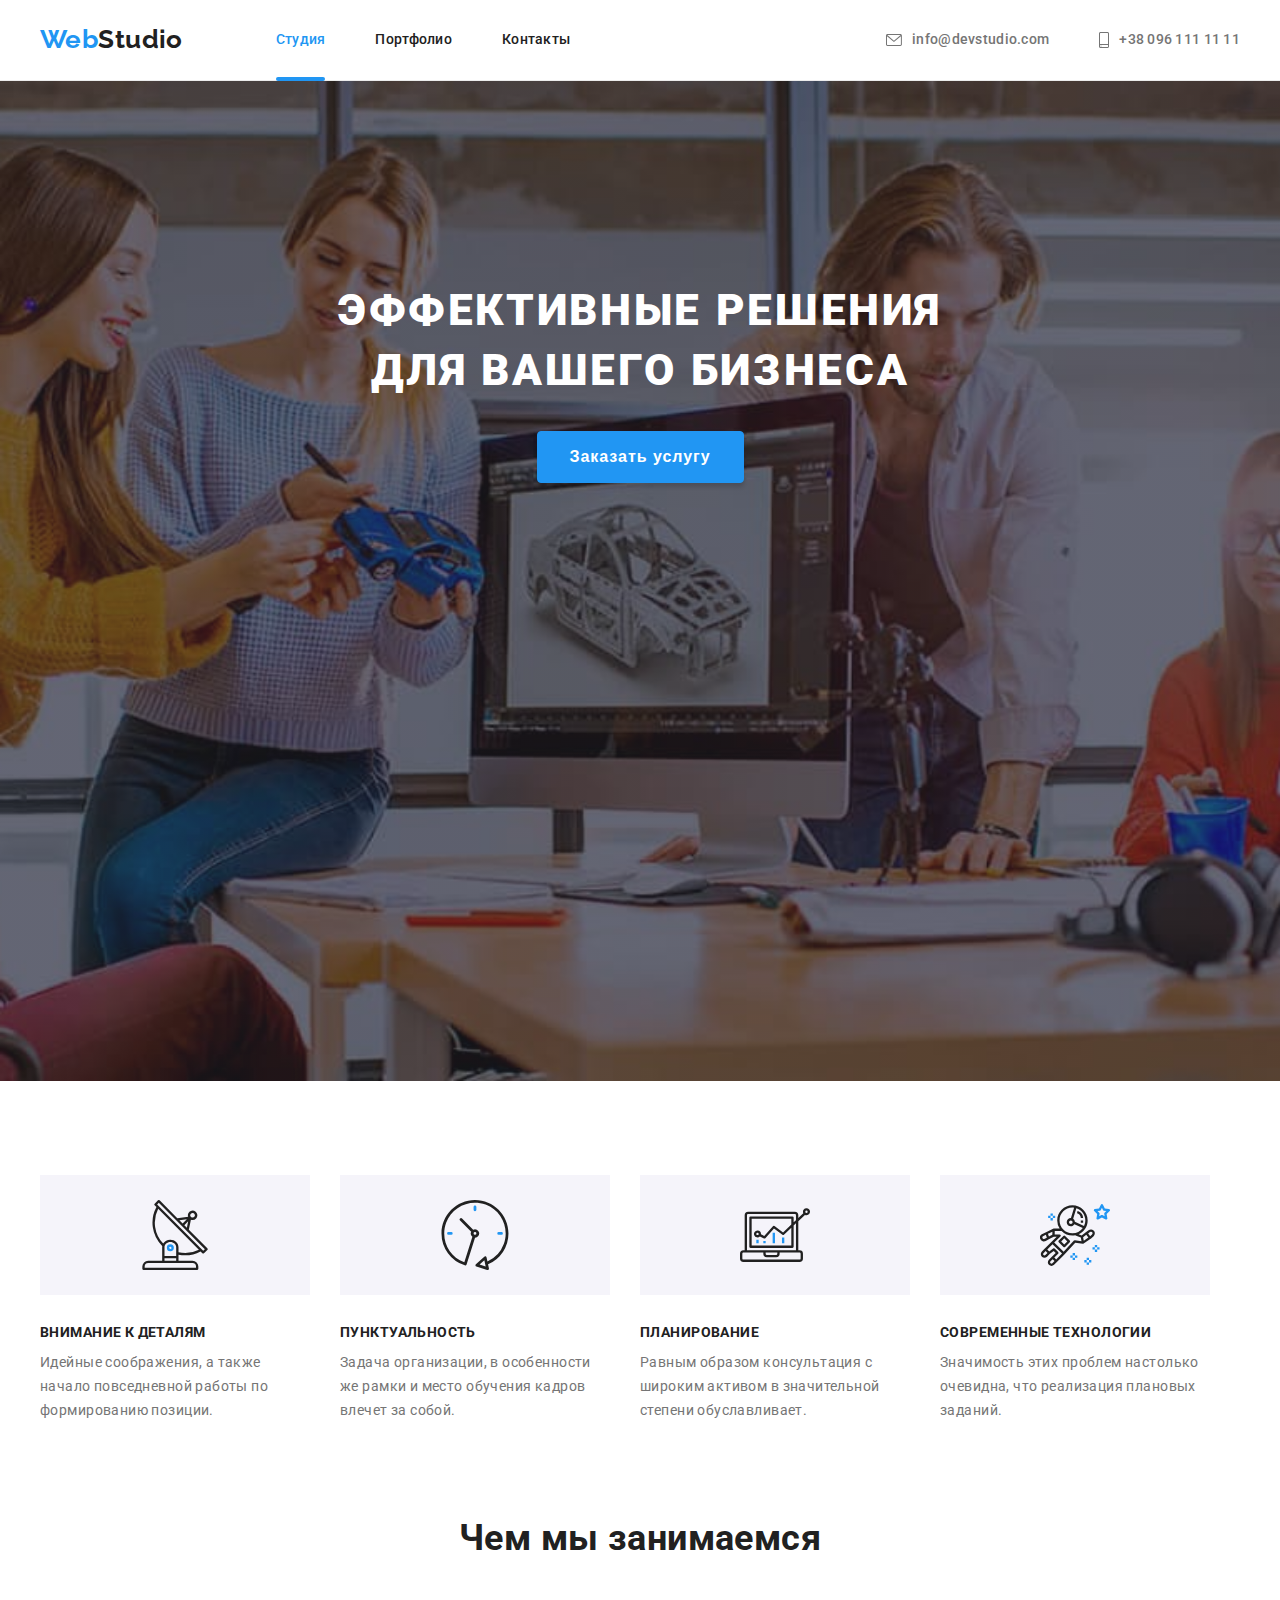
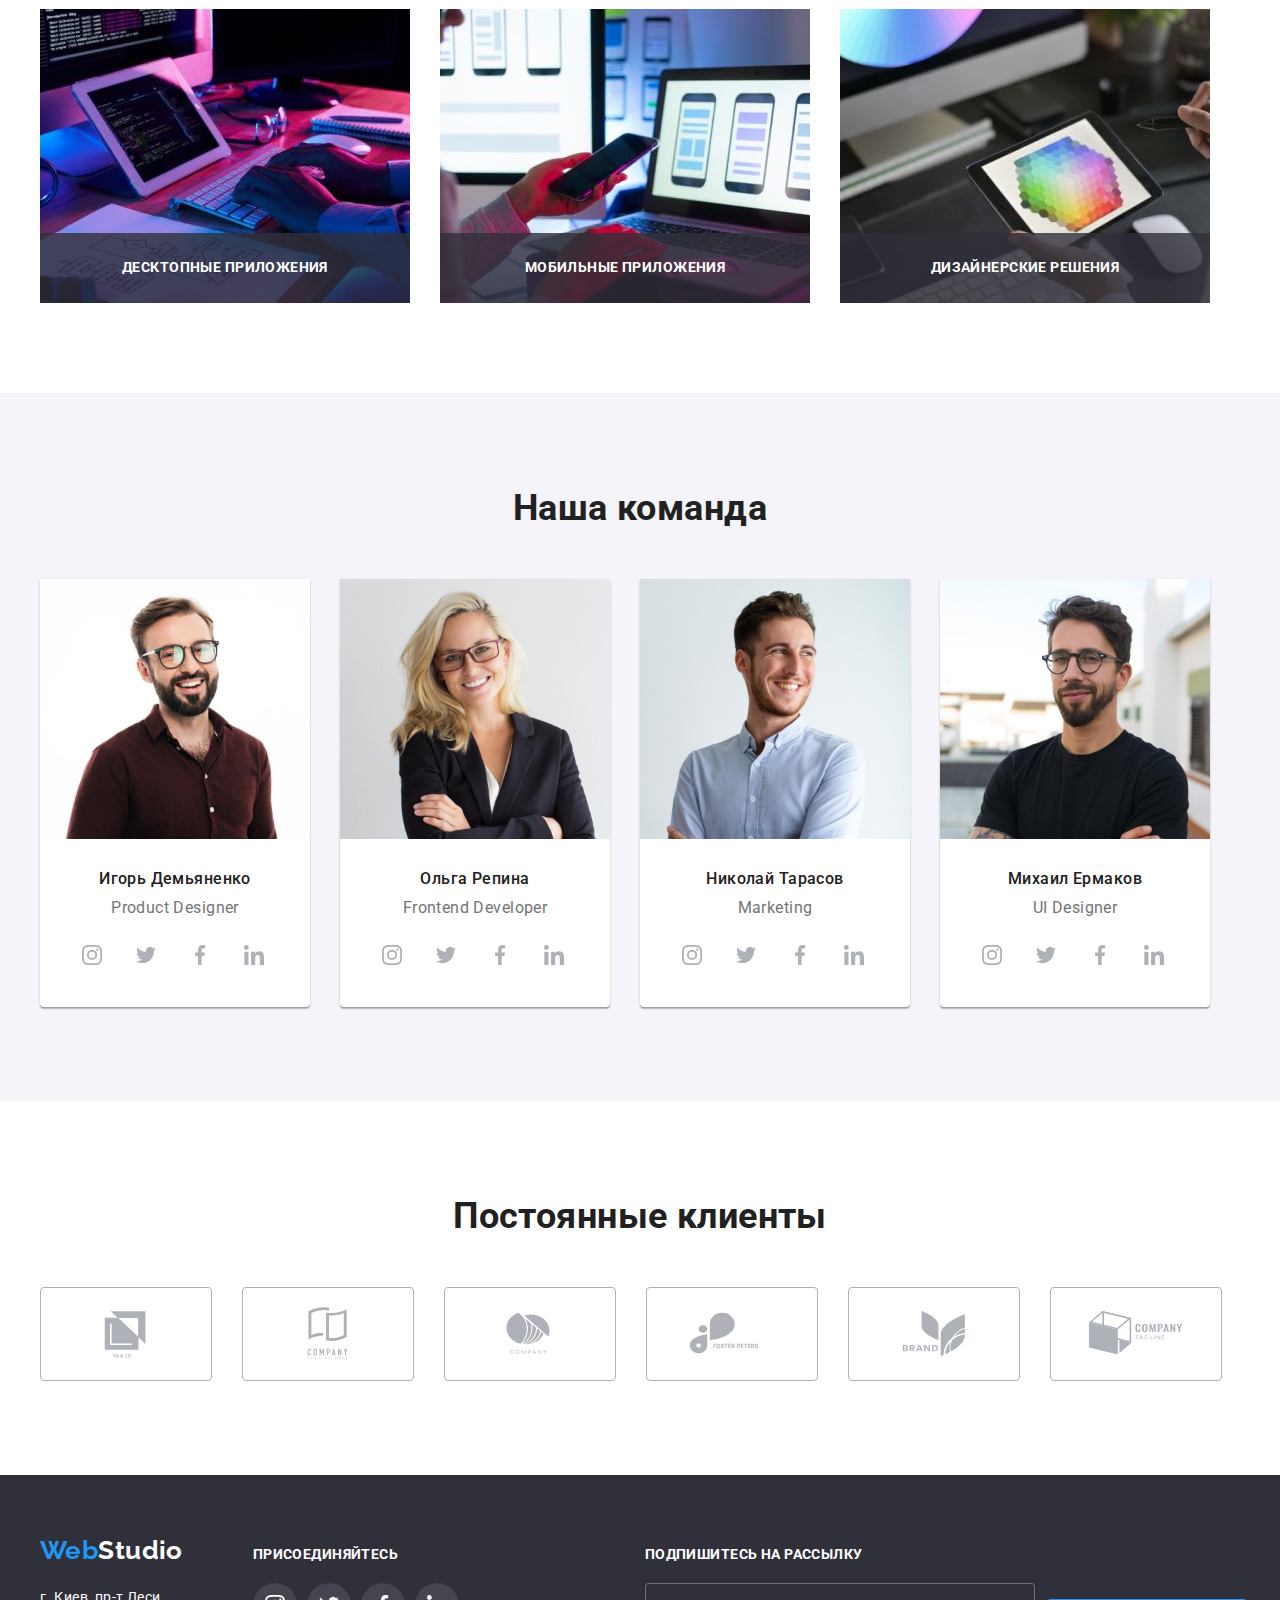
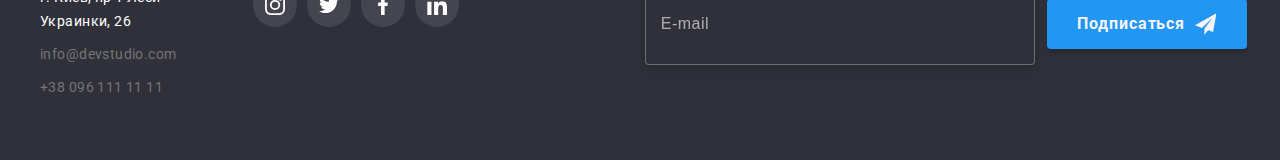
==== index.html @ 640ef0e4 "change color text input footer and width heigh icon" ====
<!DOCTYPE html>
<html lang="ru">
  <head>
    <meta charset="UTF-8" />
    <meta http-equiv="X-UA-Compatible" content="IE=edge" />
    <meta name="viewport" content="width=device-width, initial-scale=1.0" />
    <title>WEB STUDIO</title>
    <link rel="preconnect" href="https://fonts.googleapis.com" />
    <link rel="preconnect" href="https://fonts.gstatic.com" crossorigin />
    <link
      href="https://fonts.googleapis.com/css2?family=Raleway:wght@700&family=Roboto:wght@400;500;700;900&display=swap"
      rel="stylesheet"
    />
    <link
      rel="stylesheet"
      href="https://cdnjs.cloudflare.com/ajax/libs/modern-normalize/1.1.0/modern-normalize.min.css"
      integrity="sha512-wpPYUAdjBVSE4KJnH1VR1HeZfpl1ub8YT/NKx4PuQ5NmX2tKuGu6U/JRp5y+Y8XG2tV+wKQpNHVUX03MfMFn9Q=="
      crossorigin="anonymous"
      referrerpolicy="no-referrer"
    />
    <link rel="stylesheet" href="./css/styles.css" />
  </head>
  <body>
    <!--High line site-->
    <header class="page-header">
      <div class="conteiner header">
        <!--Name studio-->
        <nav class="site-nav">
          <a href="./index.html" class="logo"><span class="web">Web</span>Studio</a>
          <!--menu navigation-->
          <ul class="site-nav list">
            <li class="site-nav item">
              <a href="./index.html" class="link current">Студия</a>
            </li>
            <li class="site-nav item">
              <a href="./portfolio.html" class="link">Портфолио</a>
            </li>
            <li class="site-nav item">
              <a href="" class="link">Контакты</a>
            </li>
          </ul>
        </nav>
        <!--mail&Telefone-->
        <ul class="contacts list">
          <li class="contacts item">
            <a href="mailto:info@devstudio.com" class="mail">
              <svg class="icon-mail">
                <use href="./images/symbol-defs.svg#icon-mail-icon"></use>
              </svg>
              info@devstudio.com</a
            >
          </li>
          <li class="contacts item">
            <a href="tel:+380961111111" class="tel">
              <svg class="icon-tel">
                <use href="./images/symbol-defs.svg#icon-icon-tel"></use>
              </svg>
              +38 096 111 11 11</a
            >
          </li>
        </ul>
      </div>
    </header>
    <main>
      <!--Shapka-->
      <section class="hero overlay">
        <div class="conteiner">
          <h1 class="hero-title">Эффективные решения для вашего бизнеса</h1>
          <button data-modal-open type="button" class="button">Заказать услугу</button>
        </div>
      </section>
      <!--Peculiarities-->
      <section class="peculiarities">
        <div class="conteiner">
          <h2 class="section-title visually-hidden">Особенности</h2>
          <ul class="section list">
            <li class="peculiarities-item attention">
              <div class="icon-peculiarities">
                <svg class="icon-item-peculiarities">
                  <use href="./images/symbol-defs.svg#icon-antenna"></use>
                </svg>
              </div>
              <h3 class="title">Внимание к деталям</h3>
              <p class="discription">
                Идейные соображения, а также начало повседневной работы по формированию позиции.
              </p>
            </li>
            <li class="peculiarities-item punctuality">
              <div class="icon-peculiarities">
                <svg class="icon-item-peculiarities">
                  <use href="./images/symbol-defs.svg#icon-clock"></use>
                </svg>
              </div>
              <h3 class="title">Пунктуальность</h3>
              <p class="discription">
                Задача организации, в особенности же рамки и место обучения кадров влечет за собой.
              </p>
            </li>
            <li class="peculiarities-item planning">
              <div class="icon-peculiarities">
                <svg class="icon-item-peculiarities">
                  <use href="./images/symbol-defs.svg#icon-diagram"></use>
                </svg>
              </div>
              <h3 class="title">Планирование</h3>
              <p class="discription">
                Равным образом консультация с широким активом в значительной степени обуславливает.
              </p>
            </li>
            <li class="peculiarities-item technology">
              <div class="icon-peculiarities">
                <svg class="icon-item-peculiarities">
                  <use href="./images/symbol-defs.svg#icon-astronaut"></use>
                </svg>
              </div>
              <h3 class="title">Современные технологии</h3>
              <p class="discription">
                Значимость этих проблем настолько очевидна, что реализация плановых заданий.
              </p>
            </li>
          </ul>
        </div>
      </section>
      <!--What are we doing-->
      <section class="works">
        <div class="conteiner">
          <h2 class="section-title">Чем мы занимаемся</h2>
          <ul class="work list">
            <li class="work-list-process">
              <div class="work-list position">
                <img class="work-process" src="./images/box1.jpg" alt="описание1" width="370" />
                <p class="work-list-discription">Десктопные приложения</p>
              </div>
            </li>
            <li class="work-list-process">
              <div class="work-list position">
                <img class="work-process" src="./images/box2.jpg" alt="описание2" width="370" />
                <p class="work-list-discription">Мобильные приложения</p>
              </div>
            </li>
            <li class="work-list-process">
              <div class="work-list position">
                <img class="work-process" src="./images/box3.jpg" alt="описание3" width="370" />
                <p class="work-list-discription">Дизайнерские решения</p>
              </div>
            </li>
          </ul>
        </div>
      </section>
      <!--Our team-->
      <section class="team">
        <div class="conteiner">
          <h2 class="section-title">Наша команда</h2>
          <ul class="team list">
            <li class="team-list-card">
              <img
                class="team list image"
                src="./images/img.jpg"
                alt="Игорь Демьяненко"
                width="270"
              />
              <div class="team-card-disc">
                <h3 class="name">Игорь Демьяненко</h3>
                <p class="discription">Product Designer</p>
                <ul class="team list network">
                  <li class="network-item">
                    <a href="" class="link-network">
                      <svg class="icon-network">
                        <use href="./images/symbol-defs.svg#icon-instagram"></use>
                      </svg>
                    </a>
                  </li>
                  <li class="network-item">
                    <a href="" class="link-network">
                      <svg class="icon-network">
                        <use href="./images/symbol-defs.svg#icon-twitter"></use>
                      </svg>
                    </a>
                  </li>
                  <li class="network-item">
                    <a href="" class="link-network">
                      <svg class="icon-network">
                        <use href="./images/symbol-defs.svg#icon-facebook"></use>
                      </svg>
                    </a>
                  </li>
                  <li class="network-item">
                    <a href="" class="link-network">
                      <svg class="icon-network">
                        <use href="./images/symbol-defs.svg#icon-linkedin"></use>
                      </svg>
                    </a>
                  </li>
                </ul>
              </div>
            </li>
            <li class="team-list-card">
              <img
                class="team list image"
                src="./images/img_2.jpg"
                alt="Ольга Репина"
                width="270"
              />
              <div class="team-card-disc">
                <h3 class="name">Ольга Репина</h3>
                <p class="discription">Frontend Developer</p>
                <ul class="team list network">
                  <li class="network-item">
                    <a href="" class="link-network">
                      <svg class="icon-network">
                        <use href="./images/symbol-defs.svg#icon-instagram"></use>
                      </svg>
                    </a>
                  </li>
                  <li class="network-item">
                    <a href="" class="link-network">
                      <svg class="icon-network">
                        <use href="./images/symbol-defs.svg#icon-twitter"></use>
                      </svg>
                    </a>
                  </li>
                  <li class="network-item">
                    <a href="" class="link-network">
                      <svg class="icon-network">
                        <use href="./images/symbol-defs.svg#icon-facebook"></use>
                      </svg>
                    </a>
                  </li>
                  <li class="network-item">
                    <a href="" class="link-network">
                      <svg class="icon-network">
                        <use href="./images/symbol-defs.svg#icon-linkedin"></use>
                      </svg>
                    </a>
                  </li>
                </ul>
              </div>
            </li>
            <li class="team-list-card">
              <img
                class="team list image"
                src="./images/img_3.jpg"
                alt="Николай Тарасов"
                width="270"
              />
              <div class="team-card-disc">
                <h3 class="name">Николай Тарасов</h3>
                <p class="discription">Marketing</p>
                <ul class="team list network">
                  <li class="network-item">
                    <a href="" class="link-network">
                      <svg class="icon-network">
                        <use href="./images/symbol-defs.svg#icon-instagram"></use>
                      </svg>
                    </a>
                  </li>
                  <li class="network-item">
                    <a href="" class="link-network">
                      <svg class="icon-network">
                        <use href="./images/symbol-defs.svg#icon-twitter"></use>
                      </svg>
                    </a>
                  </li>
                  <li class="network-item">
                    <a href="" class="link-network">
                      <svg class="icon-network">
                        <use href="./images/symbol-defs.svg#icon-facebook"></use>
                      </svg>
                    </a>
                  </li>
                  <li class="network-item">
                    <a href="" class="link-network">
                      <svg class="icon-network">
                        <use href="./images/symbol-defs.svg#icon-linkedin"></use>
                      </svg>
                    </a>
                  </li>
                </ul>
              </div>
            </li>
            <li class="team-list-card">
              <img
                class="team list image"
                src="./images/img_4.jpg"
                alt="Михаил Ермаков"
                width="270"
              />
              <div class="team-card-disc">
                <h3 class="name">Михаил Ермаков</h3>
                <p class="discription">UI Designer</p>
                <ul class="team list network">
                  <li class="network-item">
                    <a href="" class="link-network">
                      <svg class="icon-network">
                        <use href="./images/symbol-defs.svg#icon-instagram"></use>
                      </svg>
                    </a>
                  </li>
                  <li class="network-item">
                    <a href="" class="link-network">
                      <svg class="icon-network">
                        <use href="./images/symbol-defs.svg#icon-twitter"></use>
                      </svg>
                    </a>
                  </li>
                  <li class="network-item">
                    <a href="" class="link-network">
                      <svg class="icon-network">
                        <use href="./images/symbol-defs.svg#icon-facebook"></use>
                      </svg>
                    </a>
                  </li>
                  <li class="network-item">
                    <a href="" class="link-network">
                      <svg class="icon-network">
                        <use href="./images/symbol-defs.svg#icon-linkedin"></use>
                      </svg>
                    </a>
                  </li>
                </ul>
              </div>
            </li>
          </ul>
        </div>
      </section>
      <!-- Section our clients -->
      <section class="clients">
        <div class="conteiner">
          <h2 class="section-title">Постоянные клиенты</h2>
          <ul class="clients list">
            <li class="clients-list-item">
              <a href="" class="link-clients">
                <svg class="icon-clients">
                  <use href="./images/symbol-defs.svg#icon-logo-yaco"></use>
                </svg>
              </a>
            </li>
            <li class="clients-list-item">
              <a href="" class="link-clients">
                <svg class="icon-clients">
                  <use href="./images/symbol-defs.svg#icon-logo-company-teg-line"></use>
                </svg>
              </a>
            </li>
            <li class="clients-list-item">
              <a href="" class="link-clients">
                <svg class="icon-clients">
                  <use href="./images/symbol-defs.svg#icon-logo-company"></use>
                </svg>
              </a>
            </li>
            <li class="clients-list-item">
              <a href="" class="link-clients">
                <svg class="icon-clients">
                  <use href="./images/symbol-defs.svg#icon-logo-foster-peters"></use>
                </svg>
              </a>
            </li>
            <li class="clients-list-item">
              <a href="" class="link-clients">
                <svg class="icon-clients">
                  <use href="./images/symbol-defs.svg#icon-logo-brand"></use>
                </svg>
              </a>
            </li>
            <li class="clients-list-item">
              <a href="" class="link-clients">
                <svg class="icon-clients">
                  <use href="./images/symbol-defs.svg#icon-logo-companytl"></use>
                </svg>
              </a>
            </li>
          </ul>
        </div>
      </section>
    </main>
    <footer class="footer">
      <div class="conteiner social-icons">
        <div class="logo-address">
          <!--Name studio-->
          <a href="./index.html" class="logo-footer"><span class="web">Web</span>Studio</a>
          <!-- address -->
          <address class="adress">
            <ul class="adress list">
              <li class="adress-list-item">
                <a
                  href="https://goo.gl/maps/HPNhDswtwEFeR7fT9"
                  target="_blank"
                  rel="noopener noreferrer"
                  class="adress-post"
                  >г. Киев, пр-т Леси Украинки, 26</a
                >
              </li>
              <li class="adress-list-item">
                <a href="mailto:info@devstudio.com" class="mail">info@devstudio.com</a>
              </li>
              <li class="adress-list-item">
                <a href="tel:+380961111111" class="tel">+38 096 111 11 11</a>
              </li>
            </ul>
          </address>
        </div>
        <div class="social-links">
          <h2 class="sicial-links-title">присоединяйтесь</h2>
          <ul class="social-links list">
            <li class="social-list-items">
              <a href="" class="links-social-icon">
                <svg class="icon"><use href="./images/symbol-defs.svg#icon-instagram"></use></svg>
              </a>
            </li>
            <li class="social-list-items">
              <a href="" class="links-social-icon">
                <svg class="icon"><use href="./images/symbol-defs.svg#icon-twitter"></use></svg>
              </a>
            </li>
            <li class="social-list-items">
              <a href="" class="links-social-icon">
                <svg class="icon"><use href="./images/symbol-defs.svg#icon-facebook"></use></svg>
              </a>
            </li>
            <li class="social-list-items">
              <a href="" class="links-social-icon">
                <svg class="icon"><use href="./images/symbol-defs.svg#icon-linkedin"></use></svg>
              </a>
            </li>
          </ul>
        </div>
        <div class="subscribe">
          <h2 class="sicial-links-title">Подпишитесь на рассылку</h2>
          <ul class="subscribe list">
            <li class="subscribe list item">
              <form>
                <label for="email" class="label"></label>
                <input
                  type="email"
                  name="email"
                  id="email"
                  class="subscribe-input"
                  placeholder="E-mail"
                />
              </form>
            </li>
            <li class="subscribe list item">
              <button type="submit" class="subscribe-button">
                Подписаться
                <svg class="icon-send">
                  <use href="./images/symbol-defs.svg#icon-icon-send"></use>
                </svg>
              </button>
            </li>
          </ul>
        </div>
      </div>
    </footer>
    <div class="backdrop is-hidden" data-modal>
      <div class="modal">
        <button class="button-close" data-modal-close aria-label="закрыть">
          <svg class="icon-close">
            <use href="./images/symbol-defs.svg#icon-close"></use>
          </svg>
        </button>
        <h2 class="modal-title">Оставьте свои данные, мы вам перезвоним</h2>
        <form class="form">
          <label for="user-name" class="label">Имя</label>
          <div class="user-name">
            <input type="text" name="user-name" id="user-name" class="input" />
            <svg class="icon-person" width="18" height="18">
              <use href="./images/symbol-defs.svg#icon-person"></use>
            </svg>
          </div>

          <label for="tel-number" class="label">Телефон</label>
          <div class="tel-namber">
            <input type="tel" name="tel-number" id="tel-number" class="input" />
            <svg class="icon-phone" width="18" height="18">
              <use href="./images/symbol-defs.svg#icon-phone"></use>
            </svg>
          </div>

          <label for="email" class="label">Почта</label>
          <div class="email">
            <input type="email" name="email" id="email" class="input" />
            <svg class="icon-email" width="18" height="18">
              <use href="./images/symbol-defs.svg#icon-mail-icon"></use>
            </svg>
          </div>

          <label for="comment" class="label">Комментарий</label>
          <textarea
            name=""
            id="comment"
            cols="30"
            rows="10"
            class="input comment"
            placeholder="Введите текст"
          ></textarea>

          <div class="checkbox-terms">
            <label for="terms"></label>
            <input
              type="checkbox"
              name="terms"
              id="terms"
              class="checkbox visually-hidden"
              checked
            />
            <svg class="icon-checkbox">
              <use href="./images/symbol-defs.svg#icon-check"></use>
            </svg>
            <p class="link-terms">
              Соглашаюсь с рассылкой и принимаю <a href="" class="terms">Условия договора</a>
            </p>
          </div>

          <button type="submit" class="modal-button">Отправить</button>
        </form>
      </div>
    </div>
    <script src="./js/model.js"></script>
  </body>
</html>
---- css/styles.css ----
:root {
  --primary-text-color: #212121;
  --title-text-color: #757575;
  --accent-color: #2196f3;
  --primary-white-color: #ffffff;
  --button-color: #f5f4fa;
}

body {
  margin: 0;
  /* padding-top: 80px; */
  background-color: var(--primary-white-color);
  color: var(--primary-text-color);
  font-family: Roboto, sans-serif;
  font-size: 14px;
  letter-spacing: 0.03em;
}

/*убираем точки в списках*/
.list {
  padding: 0;
  margin: 0;
  list-style: none;
}
/* скрываем заголовки */
.visually-hidden {
  position: absolute;
  white-space: nowrap;
  width: 1px;
  height: 1px;
  overflow: hidden;
  border: 0;
  padding: 0;
  clip: rect(0 0 0 0);
  clip-path: inset(50%);
  margin: -1px;
}
/* Убираем нижненн подчеркивание у ссылок */
.link {
  text-decoration: none;
}
/* Заголовки 2 уровня */
.section-title {
  padding: 0;
  margin: 0;
  margin-bottom: 50px;
  font-size: 36px;
  line-height: 1.17;
  text-align: center;
}
/*style header*/
.header {
  display: flex;
  align-items: center;
}
.conteiner {
  width: 1200px;
  margin: 0 auto;
  padding: 0 15px;
  /* outline: 2px solid tomato; */
}
.page-header {
  /* outline: 2px solid tomato; */
  /* position: fixed;
  width: 100%;
  min-height: 80px;
  top: 0;
  left: 0; */
  border-bottom: 1px solid #ececec;
}
.logo {
  display: block;
  padding-top: 24px;
  padding-bottom: 25px;
  margin-right: 93px;
  /* outline: 2px solid tomato; */
  color: var(--primary-text-color);
  text-decoration: none;
  font-family: Raleway, sans-serif;
  font-weight: 700;
  font-size: 26px;
  line-height: 1.19;
}
.web {
  color: #2196f3;
}
/*style menu-nav*/
.site-nav {
  display: flex;
}

.site-nav .item:not(:last-child) {
  margin-right: 50px;
}
.site-nav .link {
  position: relative;
  display: block;
  padding-top: 32px;
  padding-bottom: 32px;
  /* outline: 2px solid tomato; */
  color: var(--primary-text-color);
  font-weight: 500;
  line-height: 1.14;
  letter-spacing: 0.02em;

  transition-property: color;
  transition-duration: 250ms;
  transition-timing-function: cubic-bezier(0.4, 0, 0.2, 1);
}

.site-nav .link.current {
  color: var(--accent-color);
}
.site-nav .link.current::after {
  content: '';
  position: absolute;
  left: 0;
  bottom: -1px;
  display: block;
  width: 100%;
  height: 4px;

  border-radius: 4px;
  background-color: var(--accent-color);
}
/* .site-nav .link::after {
  content: '';
  position: absolute;
  left: 0;
  bottom: 0;
  display: block;
  width: 100%;
  height: 4px;
  opacity: 0;
  transition: opacity 250ms cubic-bezier(0.4, 0, 0.2, 1);

  border-radius: 4px;
  background-color: var(--accent-color);
}
.site-nav .link:hover::after,
.site-nav .link:focus::after {
  opacity: 1;
} */
.site-nav .link:hover,
.site-nav .link:focus {
  color: var(--accent-color);
}
/* Style contacts */
.contacts.list {
  display: flex;
  margin-left: auto;
}
.contacts.list .contacts.item + .contacts.item {
  margin-left: 50px;
}
.mail,
.tel {
  display: flex;
  align-items: center;
}
/* Добавление иконок */
.icon-mail {
  width: 16px;
  height: 12px;
  margin-right: 10px;
  fill: var(--title-text-color);
  transition-property: fill;
  transition-duration: 250ms;
  transition-timing-function: cubic-bezier(0.4, 0, 0.2, 1);
}
.icon-tel {
  width: 10px;
  height: 16px;
  margin-right: 10px;
  fill: var(--title-text-color);
  transition-property: fill;
  transition-duration: 250ms;
  transition-timing-function: cubic-bezier(0.4, 0, 0.2, 1);
}
/* .icon-mail:hover,
.icon-tel:hover {
  fill: var(--accent-color);
} */

/* .mail::before {
  display: inline-block;
  content: '';
  width: 16px;
  height: 12px;
  margin-right: 10px;
  background-image: url('../images/mail-icon.svg');
  background-size: contain;
}
.tel::before {
  display: inline-block;
  content: '';
  width: 16px;
  height: 12px;
  margin-right: 10px;
  background-image: url('../images/icon-tel.svg');
  background-size: contain;
} */

/* Конец добавление иконок */

.contacts.list .mail {
  /* outline: 2px solid tomato; */
  padding-top: 32px;
  padding-bottom: 32px;
  color: var(--title-text-color);
  text-decoration: none;
  font-weight: 500;
  line-height: 1.14;
  letter-spacing: 0.02em;

  transition-property: color;
  transition-duration: 250ms;
  transition-timing-function: cubic-bezier(0.4, 0, 0.2, 1);
}
.contacts.list .tel {
  /* outline: 2px solid tomato; */
  padding-top: 32px;
  padding-bottom: 32px;
  color: var(--title-text-color);
  text-decoration: none;
  font-weight: 500;
  line-height: 1.14;
  letter-spacing: 0.02em;

  transition-property: color;
  transition-duration: 250ms;
  transition-timing-function: cubic-bezier(0.4, 0, 0.2, 1);
}
.contacts.list .mail:hover .icon-mail,
.contacts.list .mail:focus .icon-mail {
  fill: var(--accent-color);
}
.contacts.list .mail:hover,
.contacts.list .mail:focus {
  color: var(--accent-color);
}
.contacts.list .tel:hover .icon-tel,
.contacts.list .tel:focus .icon-tel {
  fill: var(--accent-color);
}
.contacts.list .tel:hover,
.contacts.list .tel:focus {
  color: var(--accent-color);
}

/* Style main content*/
/* Style section Hero */
.hero {
  background-color: #2f303a;
  text-align: center;
  padding-top: 200px;
  padding-bottom: 200px;
  /* background-image: linear-gradient(to right, rgba(47, 48, 58, 0.4), rgba(47, 48, 58, 0.4)),
    url('../images/bg-img-hero.jpg');
  background-repeat: no-repeat;
  background-position: 50% 50%;
  background-size: cover; */
}
.overlay {
  max-width: 1600px;
  height: 600px;
  margin-left: auto;
  margin-right: auto;
  background-image: linear-gradient(to right, rgba(47, 48, 58, 0.4), rgba(47, 48, 58, 0.4)),
    url('../images/bg-img-hero.jpg');
  background-repeat: no-repeat;
  background-position: center;
  background-size: cover;
}
.hero-title {
  margin-top: 0;
  width: 696px;
  margin: 0 auto;
  margin-bottom: 30px;
  color: var(--primary-white-color);
  font-weight: 900;
  font-size: 44px;
  line-height: 1.36;
  letter-spacing: 0.06em;
  text-transform: uppercase;
}
.button {
  display: inline-block;
  border-radius: 4px;
  padding: 10px 32px;
  min-width: 200px;
  font-weight: 700;
  text-align: center;
  letter-spacing: 0.06em;
  font-size: 16px;
  line-height: 1.88;
  box-shadow: 0px 4px 4px rgba(0, 0, 0, 0.15);
  background-color: var(--accent-color);
  color: var(--primary-white-color);
  border: 1px solid;
  border-color: var(--accent-color);
  cursor: pointer;

  transition-property: background-color, border-color;
  transition-duration: 250ms;
  transition-timing-function: cubic-bezier(0.4, 0, 0.2, 1);
}
.button:hover,
.button:focus {
  background-color: #188ce8;
  border-color: var(--primary-white-color);
}
/* Style Peculiarities*/
.peculiarities {
  padding-top: 94px;
  padding-bottom: 94px;
}
.section.list {
  display: flex;
}
.peculiarities-item {
  width: 270px;
}
.peculiarities-item:not(:last-child) {
  margin-right: 30px;
}
/* Добавление иконок svg с помощью псевдоэлемента before
как background-image */
/* .peculiarities-item::before {
  display: block;
  content: '';
  height: 120px;
  margin-bottom: 30px;
  background-color: #f5f4fa;
  border-radius: 4px; */
/* background-size: contain; на весь блок */
/* background-repeat: no-repeat;
  background-position: center; */
/* }
.peculiarities-item.attention::before {
  background-image: url('../images/antenna.svg');
}
.peculiarities-item.punctuality::before {
  background-image: url('../images/clock.svg');
}
.peculiarities-item.planning::before {
  background-image: url('../images/diagram.svg');
}
.peculiarities-item.technology::before {
  background-image: url('../images/astronaut.svg');
} */
/* Конец  */
/* 2-й вариант для иконок svg */

.icon-peculiarities {
  display: flex;
  justify-content: center;
  align-items: center;
  height: 120px;
  margin-bottom: 30px;
  background-color: #f5f4fa;
}
.icon-item-peculiarities {
  width: 70px;
  height: 70px;
}
/* Конец */
.title {
  padding: 0;
  margin: 0;
  margin-bottom: 10px;
  font-size: 14px;
  line-height: 1.14;
  text-transform: uppercase;
  color: var(--primary-text-color);
}
.discription {
  padding: 0;
  margin: 0;
  line-height: 1.71;
  color: var(--title-text-color);
}
/*Style works*/
.works {
  padding-bottom: 90px;
}
.work-process {
  display: block;
}
.work.list {
  display: flex;
}
.work-list-process:not(:last-child) {
  margin-right: 30px;
}
.work-list.position {
  position: relative;
  display: flex;
  justify-content: center;
  align-items: flex-end;
}
.work-list-discription {
  position: absolute;
  display: flex;
  justify-content: center;
  align-items: center;
  align-content: center;
  margin: 0;

  width: 100%;
  height: 70px;

  font-weight: 700;
  font-size: 14px;
  line-height: 1.14;
  text-align: center;
  text-transform: uppercase;

  color: #ffffff;
  background: rgba(47, 48, 58, 0.8);
}
/*Style Our team */
.team .list {
  padding: 0;
}
.team.list.image {
  display: block;
}
.team.list {
  display: flex;
}
.team-list-card {
  background-color: #fff;
  text-align: center;
  box-shadow: 0px 1px 3px rgba(0, 0, 0, 0.12), 0px 1px 1px rgba(0, 0, 0, 0.14),
    0px 2px 1px rgba(0, 0, 0, 0.2);
  border-radius: 0px 0px 4px 4px;
}
.team-list-card:not(:last-child) {
  margin-right: 30px;
}
.team {
  background: #f5f4fa;
  padding-top: 94px;
  padding-bottom: 94px;
}

.team-card-disc {
  padding: 30px;
}
.team.list .name {
  padding: 0;
  margin: 0;
  margin-bottom: 10px;
  font-weight: 500;
  font-size: 16px;
  line-height: 1.19;
}
.team.list .discription {
  color: var(--title-text-color);
  font-size: 16px;
  line-height: 1.19;
  margin-bottom: 16px;
}
.team.list.network {
  display: flex;
  margin: 0;
  padding: 0;
  background-color: #fff;
}

.network-item:not(:last-child) {
  margin-right: 10px;
}
.link-network {
  display: flex;
  justify-content: center;
  align-items: center;
  width: 44px;
  height: 44px;
  border-radius: 50%;

  transition-property: background-color;
  transition-duration: 250ms;
  transition-timing-function: cubic-bezier(0.4, 0, 0.2, 1);
  /* outline: 1px solid tomato; */
}
.icon-network {
  width: 20px;
  height: 20px;
  fill: #afb1b8;

  transition-property: fill;
  transition-duration: 250ms;
  transition-timing-function: cubic-bezier(0.4, 0, 0.2, 1);
}
.link-network:hover .icon-network,
.link-network:focus .icon-network {
  fill: var(--primary-white-color);
}
.link-network:hover,
.link-network:focus {
  background-color: var(--accent-color);
}
/* Style our clients */
.clients {
  padding-top: 94px;
  padding-bottom: 94px;
}
.clients.list {
  display: flex;
  margin: 0;
  padding: 0;
}
.link-clients {
  display: flex;
  justify-content: center;
  align-items: center;
  width: 170px;
  height: 92px;
  border: 1px solid #afb1b8;
  border-radius: 4px;
  transition: border-color 250ms cubic-bezier(0.4, 0, 0.2, 1);
}
.clients-list-item:not(:last-child) {
  margin-right: 30px;
}
.icon-clients {
  width: 106px;
  height: 60px;
  fill: #afb1b8;

  transition: fill 250ms cubic-bezier(0.4, 0, 0.2, 1);
}

.link-clients:hover .icon-clients,
.link-clients:focus .icon-clients {
  fill: var(--accent-color);
}
.link-clients:hover,
.link-clients:focus {
  border-color: var(--accent-color);
}
/*Style footer*/
.footer {
  padding-top: 60px;
  padding-bottom: 60px;
  background-color: #2f303a;
  /* outline: 2px solid tomato; */
}
.adress {
  font-style: normal;
  /* outline: 2px solid tomato; */
}
.logo-footer {
  display: inline-block;
  margin-bottom: 20px;
  color: var(--primary-white-color);
  text-decoration: none;
  font-family: Raleway, sans-serif;
  font-weight: 700;
  font-size: 26px;
  line-height: 1.19;
  /* outline: 2px solid tomato; */
}
.adress-post,
.adress.list .mail {
  display: inline-block;
}
.adress.list .adress-list-item:not(:last-child) {
  margin-bottom: 9px;
}

.adress.list .adress-post {
  color: var(--primary-white-color);
  text-decoration: none;
  line-height: 1.71;
}
.adress.list .mail,
.adress.list .tel {
  color: var(--title-text-color);
  text-decoration: none;
  line-height: 1.71;
  transition-property: color;
  transition-duration: 250ms;
  transition-timing-function: cubic-bezier(0.4, 0, 0.2, 1);
}
.adress.list .mail:hover,
.adress.list .mail:focus {
  color: var(--accent-color);
}
.adress.list .tel:hover,
.adress.list .tel:focus {
  color: var(--accent-color);
}
.footer-address-links {
  display: flex;
}
.logo-address {
  margin-right: 70px;
}
.social-links {
  margin-right: 93px;
}
.social-icons {
  display: flex;
  align-items: baseline;
}
.social-links.list {
  display: flex;
}
.links-social-icon {
  display: flex;
  justify-content: center;
  align-items: center;
  width: 44px;
  height: 44px;
  border-radius: 50%;
  background: rgba(255, 255, 255, 0.1);
  /* outline: 1px solid tomato; */
  transition-property: background-color;
  transition-duration: 250ms;
  transition-timing-function: cubic-bezier(0.4, 0, 0.2, 1);
}
.social-list-items:not(:last-child) {
  margin-right: 10px;
}
.sicial-links-title {
  margin: 0;
  margin-bottom: 20px;
  font-weight: 700;
  font-size: 14px;
  line-height: 1.14;
  letter-spacing: 0.03em;
  text-transform: uppercase;
  color: #ffffff;
}
.icon {
  width: 20px;
  height: 20px;
  fill: var(--primary-white-color);
}
.links-social-icon:hover,
.links-social-icon:focus {
  background-color: var(--accent-color);
}
.subscribe.list {
  display: flex;
  align-items: center;
}
.subscribe.list:not(:last-child) {
  margin-right: 12px;
}
.subscribe-input {
  width: 358px;
  height: 50px;
  padding: 15px;

  font-weight: 400;
  font-size: 16px;
  line-height: 1.25;
  letter-spacing: 0.03em;

  color: rgba(255, 255, 255, 0.6);

  background-color: #2f303a;
  border: 1px solid rgba(255, 255, 255, 0.3);
  filter: drop-shadow(0px 4px 4px rgba(0, 0, 0, 0.15));
  border-radius: 4px;
}
.subscribe-input::placeholder {
  font-weight: 400;
  font-size: 16px;
  line-height: 1.25;
  letter-spacing: 0.03em;

  color: rgba(255, 255, 255, 0.6);
}
.subscribe-button {
  display: flex;
  align-items: center;
  width: 200px;
  height: 50px;
  padding: 10px 28px;

  font-family: inherit;
  font-weight: 700;
  font-size: 16px;
  line-height: 1.88;
  letter-spacing: 0.06em;

  cursor: pointer;

  color: var(--button-color);
  border-color: transparent;
  background-color: var(--accent-color);
  box-shadow: 0px 4px 4px rgba(0, 0, 0, 0.15);
  border-radius: 4px;

  transition-property: background-color, border-color, box-shadow;
  transition-duration: 250ms;
  transition-timing-function: cubic-bezier(0.4, 0, 0.2, 1);
}
.icon-send {
  margin-left: 10px;
  width: 24px;
  height: 24px;
  fill: var(--button-color);
}
.subscribe-button:hover,
.subscribe-button:focus {
  background-color: #188ce8;
  border-color: var(--primary-white-color);
  box-shadow: 0px 4px 4px rgba(0, 0, 0, 0.15);
}

/*Style porfolio*/
.work-section {
  padding-top: 94px;
  padding-bottom: 94px;
  /* margin-top: 94px;
  margin-bottom: 94px; */
}
/*Style buttom*/
.filtr {
  padding: 0;
  margin: 0;
  margin-bottom: 50px;
  list-style: none;
  /* outline: 2px solid tomato; */
  display: flex;
  justify-content: center;
  align-content: center;
}
.filtr-item {
  margin-right: 8px;
}
.filtr-item:last-child {
  margin-right: 0;
}
.work-title,
.work-dicript {
  padding: 0;
  margin: 0;
}
.work-images {
  display: block;
  /* margin-bottom: 20px; */
}
.filtr-btn {
  padding: 6px 22px;
  background-color: var(--button-color);
  color: var(--primary-text-color);
  font-family: inherit;
  font-weight: 500;
  font-size: 16px;
  line-height: 1.63;
  cursor: pointer;
  /* box-shadow: 0px 3px 1px rgba(0, 0, 0, 0.1), 0px 1px 2px rgba(0, 0, 0, 0.08),
    0px 2px 2px rgba(0, 0, 0, 0.12); */
  border-radius: 4px;
  border-color: transparent;
  transition-property: color, background-color, box-shadow;
  transition-duration: 250ms;
  transition-timing-function: cubic-bezier(0.4, 0, 0.2, 1);
}

.filtr-btn.active:hover,
.filtr-btn.active:focus {
  background-color: var(--accent-color);
  color: var(--primary-white-color);
  box-shadow: 0px 3px 1px rgba(0, 0, 0, 0.1), 0px 1px 2px rgba(0, 0, 0, 0.08),
    0px 2px 2px rgba(0, 0, 0, 0.12);
}
.filtr-btn.active:active {
  background-color: var(--accent-color);
  color: var(--primary-white-color);
}
/*Style work list*/
.work.list.pages {
  display: flex;
  flex-wrap: wrap;
}
.item-discript {
  padding: 20px 24px;
  border-right: 1px solid #eeeeee;
  border-bottom: 1px solid #eeeeee;
  border-left: 1px solid #eeeeee;
}
/* .work.list {
   outline: 2px solid tomato; 
} */
/* Идеальное решение при изменении 
размеров контейнера */
.work.list.pages > .item {
  flex-basis: calc((100% - 30px * 3) / 3);
  margin-right: 30px;
  margin-bottom: 30px;
}

/* 2-й вариант решения:
  .work.list.pages > .item {
  width: 370px;
  margin-right: 30px;
  margin-bottom: 30px;
} */
.work.list.pages > .item:nth-child(3n) {
  margin-right: 0;
}
.work.list.pages > .item:nth-last-child(-n + 3) {
  margin-bottom: 0;
}
.work.list.pages .link {
  display: block;

  transition-property: box-shadow;
  transition-duration: 250ms;
  transition-timing-function: cubic-bezier(0.4, 0, 0.2, 1);
}
.work.list.pages .link:hover,
.work.list.pages .link:focus {
  box-shadow: 0px 1px 1px rgba(0, 0, 0, 0.12), 0px 4px 4px rgba(0, 0, 0, 0.06),
    1px 4px 6px rgba(0, 0, 0, 0.16);
}
.work.list .work-title {
  margin-bottom: 4px;
  color: var(--primary-text-color);
  font-weight: 700;
  font-size: 18px;
  line-height: 2;
}
.work.list .work-dicript {
  color: var(--title-text-color);
  font-weight: 400;
  font-size: 16px;
  line-height: 1.88;
}
.work-link-position {
  overflow: hidden;
  position: relative;
  display: flex;
  justify-content: center;
  align-items: center;
}
.work-link-discription {
  position: absolute;
  margin: 0;

  /* width: 322px; */
  padding: 63px 24px;
  /* height: 100%; */

  opacity: 0;
  /* text-align: center; */
  font-weight: 400;
  font-size: 18px;
  line-height: 1.56;

  transform: translateY(100%);
  transition: transform 2500ms cubic-bezier(0.4, 0, 0.2, 1);

  color: var(--primary-white-color);
  background: rgba(33, 150, 243, 0.9);
}
/* 2-й метод: когда фон перед картинкой */
/* .work-link-position::before {
  display: inline-block;
  content: '';

  position: absolute;
  opacity: 0;

  transform: translateY(100%);
  transition: transform 250ms cubic-bezier(0.4, 0, 0.2, 1);
  

  width: 100%;
  height: 100%;

  background-color: rgba(33, 150, 243, 0.9);
 } */
.work.list.pages .item .link:hover .work-link-discription,
.work.list.pages .item .link:focus .work-link-discription {
  transform: translatey(0);
  opacity: 1;
}
/* .work.list.pages .item .link:hover .work-link-position::before,
.work.list.pages .item .link:focus .work-link-position::before {
  transform: translatey(0);
  opacity: 1;
} */

/* Style modal window */
/* Create backdrop  */
.backdrop {
  position: fixed;
  top: 0;
  left: 0;

  width: 100%;
  height: 100%;
  background-color: rgba(0, 0, 0, 0.2);

  opacity: 1;
  transition: opacity 2500ms cubic-bezier(0.4, 0, 0.2, 1);
}
/* end create backdrop */

/* Скрываем его через прозрачность и делаем доступ
до страницы сайта  */
.backdrop.is-hidden {
  opacity: 0;
  pointer-events: none;
}
/* Делаем трансформацию  */
.backdrop.is-hidden .modal {
  transform: translate(-50%, -50%) scale(0.9);
}
/* создаем и позиционируем модалку к backdrop, центрируем
и делаем трансформацию  */
.modal {
  position: absolute;
  top: 50%;
  left: 50%;
  transform: translate(-50%, -50%) scale(1);

  width: 528px;
  height: 581px;
  /* padding: 8px; */
  background-color: #fff;
  border-radius: 4px;

  transition: transform 2500ms cubic-bezier(0.4, 0, 0.2, 1);
}
/* Style button close */
.button-close {
  position: absolute;
  top: 8px;
  right: 8px;

  display: flex;
  justify-content: center;
  align-items: center;

  width: 30px;
  height: 30px;
  padding: 0;

  border-radius: 50%;
  background-color: #fff;
  border: 1px solid rgba(0, 0, 0, 0.1);
  cursor: pointer;
}
.icon-close {
  display: block;
  width: 18px;
  height: 18px;

  transition-property: fill;
  transition-duration: 250ms;
  transition-timing-function: cubic-bezier(0.4, 0, 0.2, 1);
}
/* End style button close */
.button-close:hover .icon-close,
.button-close:focus .icon-close {
  fill: var(--accent-color);
}

/* Style form modal  */
.modal-title {
  margin-top: 40px;
  margin-bottom: 12px;

  font-weight: 700;
  font-size: 20px;
  line-height: 1.15;
  text-align: center;
  letter-spacing: 0.03em;

  color: var(--primary-text-color);
}
/* Style form */
.form {
  /* position: relative; */
  display: flex;
  flex-direction: column;
  padding-left: 40px;
  padding-right: 40px;
}
.label {
  font-weight: 400;
  font-size: 12px;
  line-height: 1.67;
  letter-spacing: 0.01em;

  color: var(--title-text-color);
}
.input {
  width: 100%;
  height: 40px;
  padding-left: 40px;
  margin-bottom: 10px;
  border: 1px solid rgba(33, 33, 33, 0.2);

  transition-property: border-color;
  transition-duration: 250ms;
  transition-timing-function: cubic-bezier(0.4, 0, 0.2, 1);
}
.comment {
  width: 100%;
  height: 120px;
  padding: 12px 16px;

  margin-bottom: 20px;
}
.comment::placeholder {
  font-weight: 400;
  font-size: 14px;
  line-height: 1.14;
  letter-spacing: 0.01em;

  color: rgba(117, 117, 117, 0.5);
}
.input:hover,
.input:focus {
  border-color: var(--accent-color);
}

.icon-person {
  position: absolute;
  top: 107px;
  left: 55px;

  transition-property: fill;
  transition-duration: 250ms;
  transition-timing-function: cubic-bezier(0.4, 0, 0.2, 1);
}
.icon-phone {
  position: absolute;
  top: 175px;
  left: 55px;

  transition-property: fill;
  transition-duration: 250ms;
  transition-timing-function: cubic-bezier(0.4, 0, 0.2, 1);
}
.icon-email {
  position: absolute;
  top: 245px;
  left: 55px;

  transition-property: fill;
  transition-duration: 250ms;
  transition-timing-function: cubic-bezier(0.4, 0, 0.2, 1);
}
.user-name:hover .icon-person,
.user-name:focus .icon-person {
  fill: var(--accent-color);
}
.tel-namber:hover .icon-phone,
.tel-namber:focus .icon-phone {
  fill: var(--accent-color);
}
.email:hover .icon-email,
.email:focus .icon-email {
  fill: var(--accent-color);
}
/* Style условия договора */
.checkbox-terms {
  display: flex;
  justify-content: center;
  align-items: center;
  margin-bottom: 30px;
}

.icon-checkbox {
  width: 16px;
  height: 15px;
  margin-right: 8px;
}
.link-terms {
  margin: 0;
  text-align: center;

  font-weight: 400;
  font-size: 14px;
  line-height: 1.71px;
  letter-spacing: 0.03em;

  color: var(--title-text-color);
}
.terms {
  font-weight: 400;
  font-size: 14px;
  line-height: 1.71;
  letter-spacing: 0.03em;
  text-decoration-line: underline;

  color: #2196f3;
}

/* Style modal button отправить */
.modal-button {
  width: 200px;
  height: 50px;
  padding: 10px 55px;

  margin: 0 auto;

  font-family: inherit;
  font-weight: 700;
  font-size: 16px;
  line-height: 1.88px;
  letter-spacing: 0.06em;
  border-radius: 4px;
  border: 1px solid transparent;

  color: var(--button-color);
  background-color: var(--accent-color);
  box-shadow: 0px 4px 4px rgba(0, 0, 0, 0.15);

  transition-property: box-shadow, background-color;
  transition-duration: 250ms;
  transition-timing-function: cubic-bezier(0.4, 0, 0.2, 1);
}
.modal-button:hover,
.modal-button:focus {
  background: #188ce8;
  box-shadow: 0px 4px 4px rgba(0, 0, 0, 0.15);
}
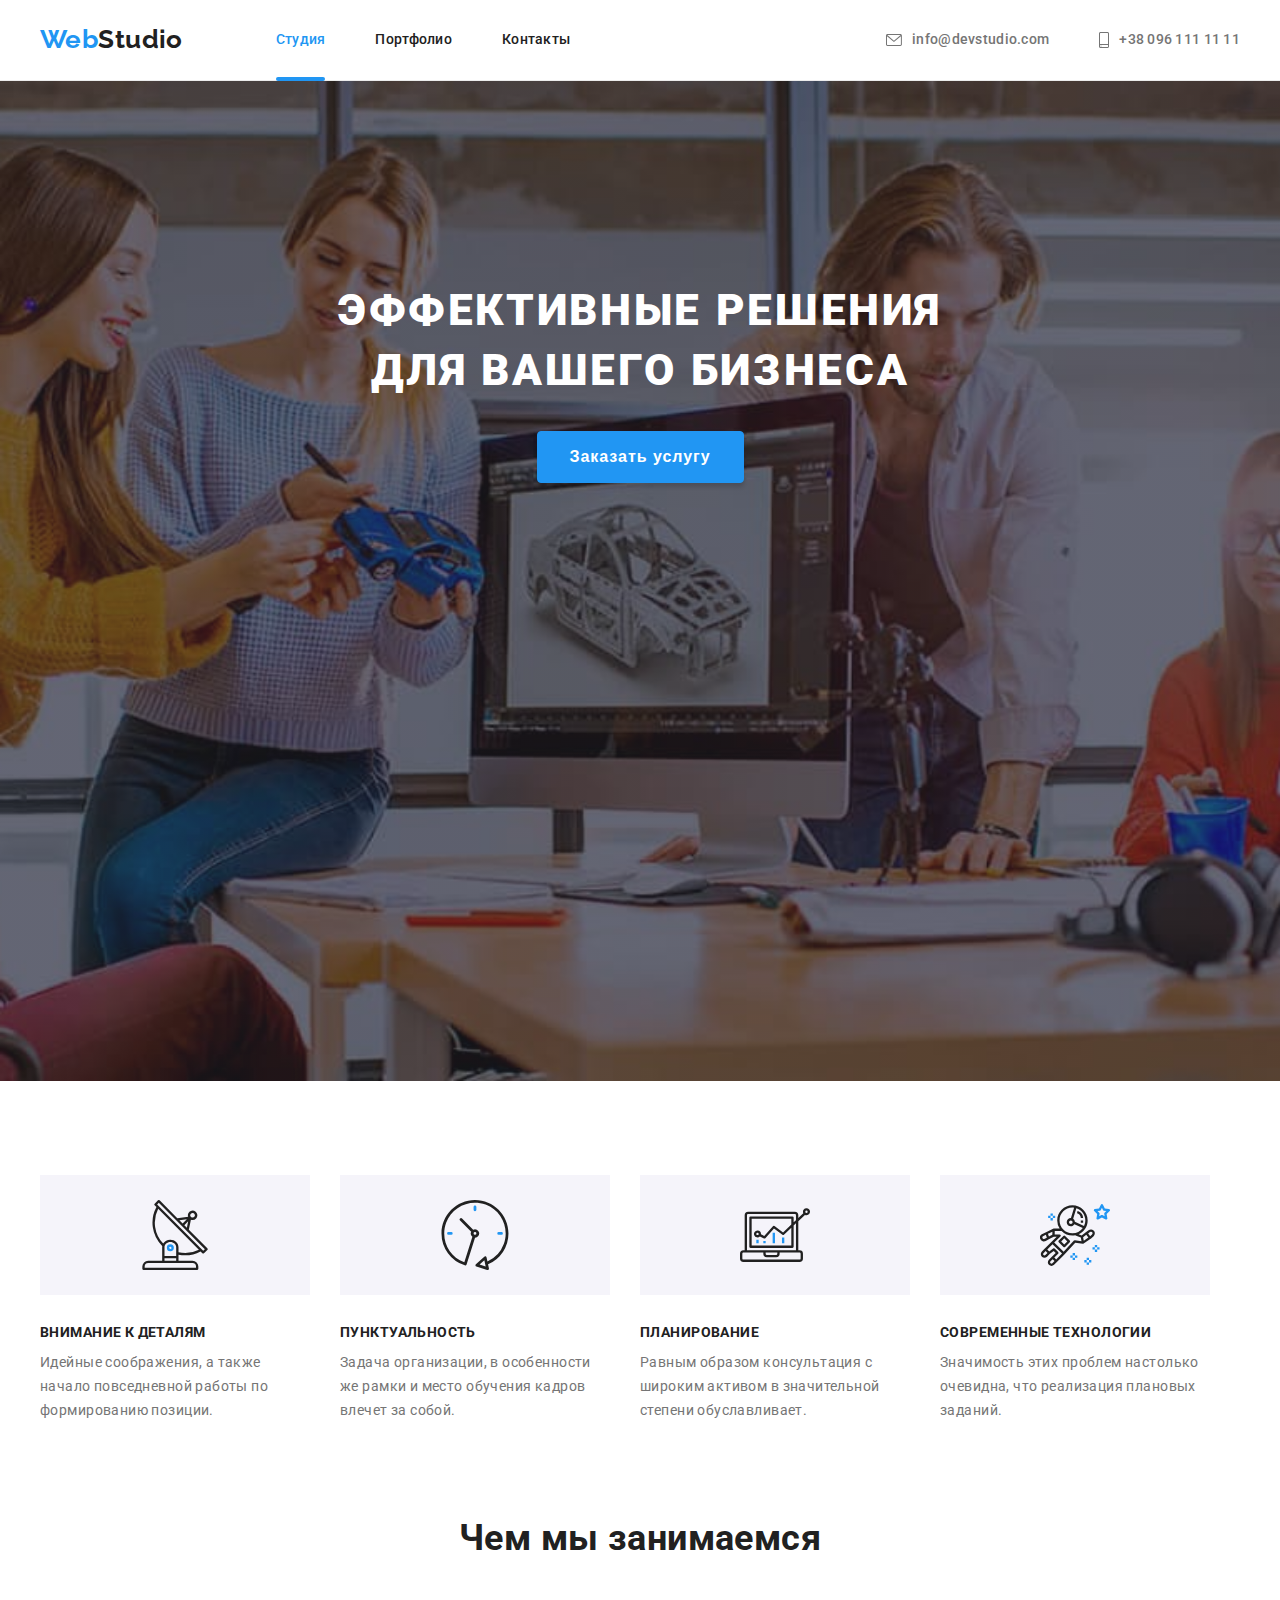
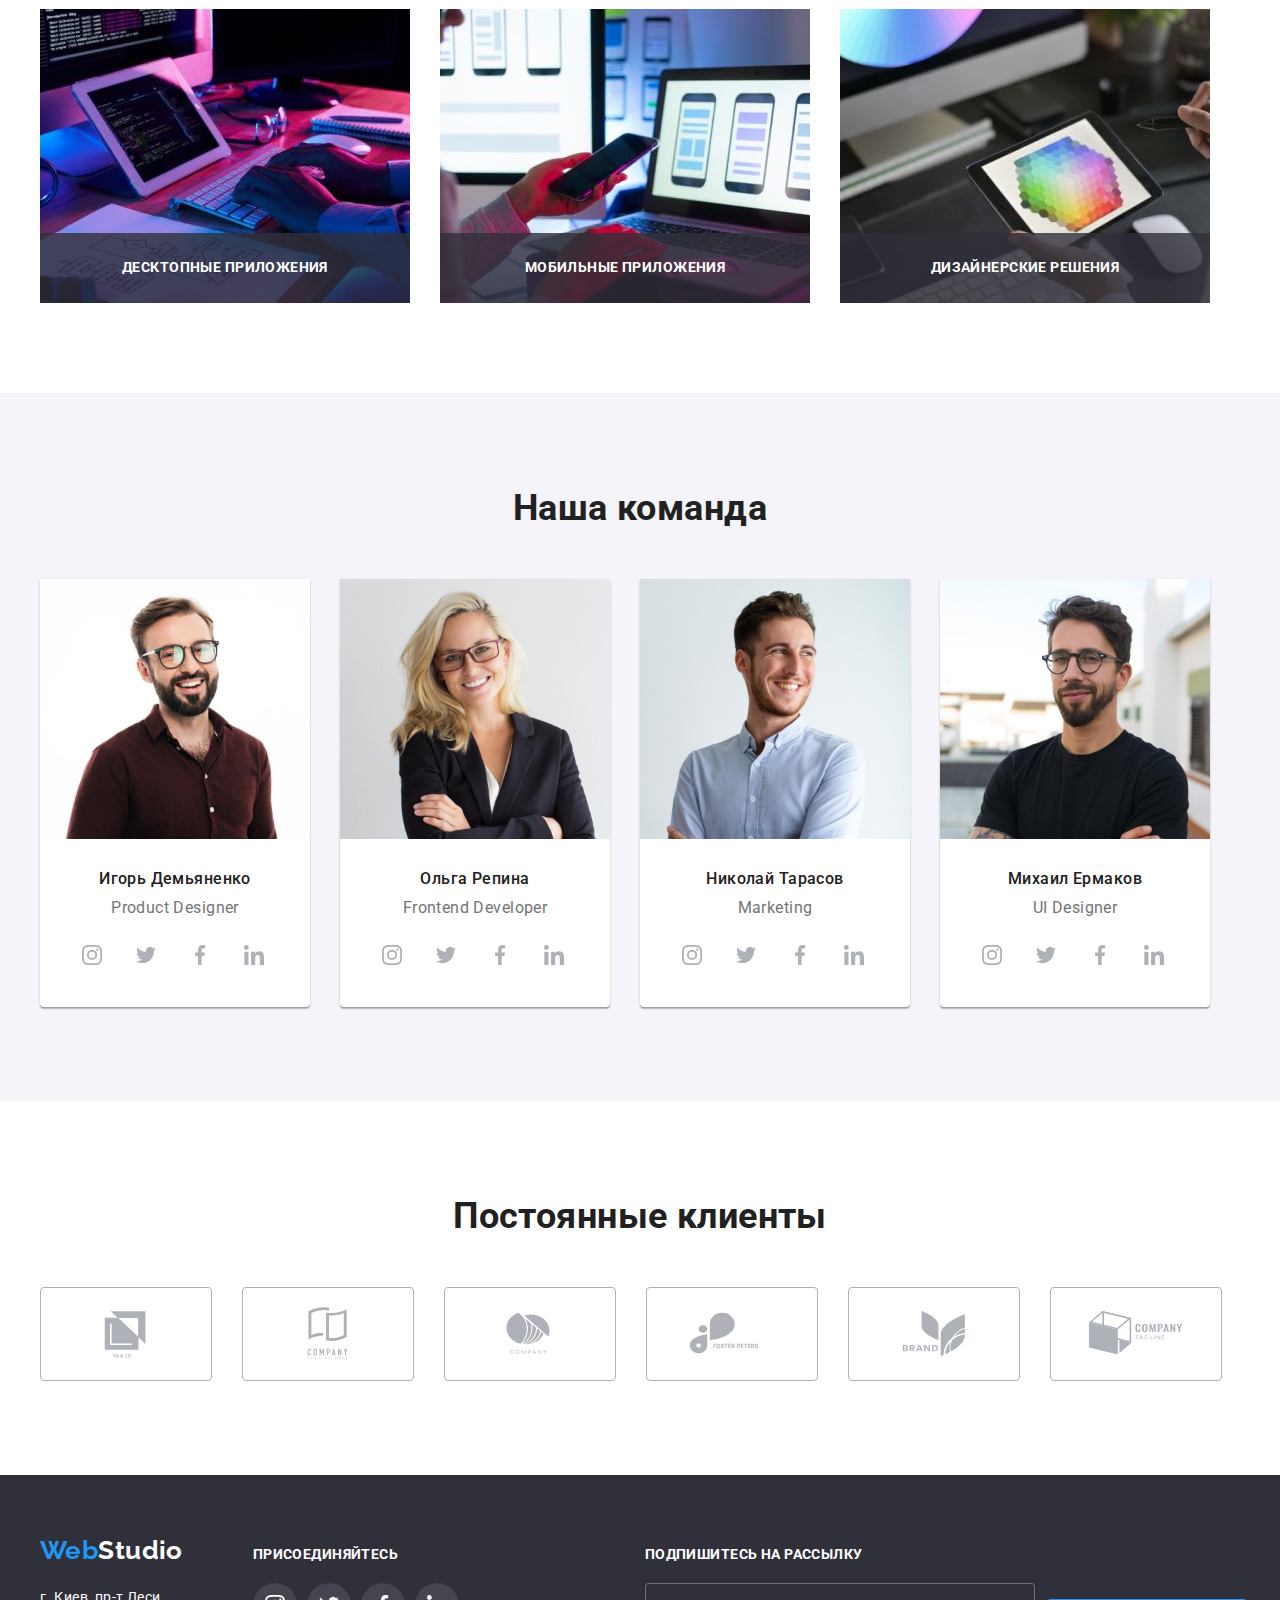
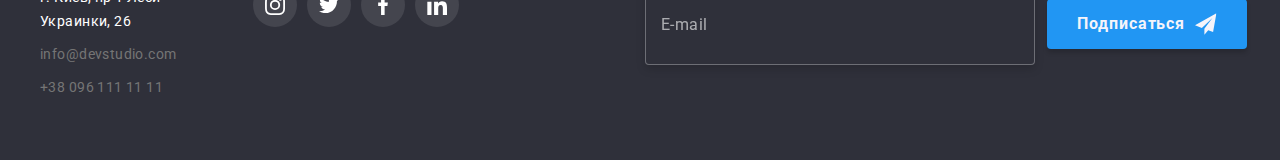
==== commit 20587405: "add center input and icon checkbox" ====
--- a/index.html
+++ b/index.html
@@ -496,20 +496,15 @@
           ></textarea>
 
           <div class="checkbox-terms">
-            <label for="terms"></label>
-            <input
-              type="checkbox"
-              name="terms"
-              id="terms"
-              class="checkbox visually-hidden"
-              checked
-            />
-            <svg class="icon-checkbox">
-              <use href="./images/symbol-defs.svg#icon-check"></use>
-            </svg>
-            <p class="link-terms">
+            <label for="terms" class="link-terms">
+              <input type="checkbox" name="terms" id="terms" class="checkbox visually-hidden" />
+              <span class="fake">
+                <svg class="icon-checkbox" width="11" heigh="8">
+                  <use href="./images/symbol-defs.svg#icon-checkbox"></use>
+                </svg>
+              </span>
               Соглашаюсь с рассылкой и принимаю <a href="" class="terms">Условия договора</a>
-            </p>
+            </label>
           </div>
 
           <button type="submit" class="modal-button">Отправить</button>
--- a/css/styles.css
+++ b/css/styles.css
@@ -656,17 +656,22 @@
   height: 50px;
   padding: 15px;
 
+  font: inherit;
   font-weight: 400;
   font-size: 16px;
   line-height: 1.25;
   letter-spacing: 0.03em;
 
-  color: rgba(255, 255, 255, 0.6);
+  color: var(--primary-white-color);
 
   background-color: #2f303a;
   border: 1px solid rgba(255, 255, 255, 0.3);
   filter: drop-shadow(0px 4px 4px rgba(0, 0, 0, 0.15));
   border-radius: 4px;
+
+  transition-property: border-color;
+  transition-duration: 250ms;
+  transition-timing-function: cubic-bezier(0.4, 0, 0.2, 1);
 }
 .subscribe-input::placeholder {
   font-weight: 400;
@@ -676,6 +681,11 @@
 
   color: rgba(255, 255, 255, 0.6);
 }
+.subscribe-input:hover,
+.subscribe-input:focus {
+  border-color: var(--primary-white-color);
+}
+
 .subscribe-button {
   display: flex;
   align-items: center;
@@ -997,10 +1007,11 @@
 }
 .input {
   width: 100%;
-  height: 40px;
-  padding-left: 40px;
-  margin-bottom: 10px;
+  /* height: 40px; */
+  padding: 12px 42px;
+
   border: 1px solid rgba(33, 33, 33, 0.2);
+  cursor: pointer;
 
   transition-property: border-color;
   transition-duration: 250ms;
@@ -1024,12 +1035,19 @@
 .input:hover,
 .input:focus {
   border-color: var(--accent-color);
-}
-
+  border-width: 1px;
+}
+
+.user-name,
+.tel-namber,
+.email {
+  position: relative;
+  margin-bottom: 10px;
+}
 .icon-person {
   position: absolute;
-  top: 107px;
-  left: 55px;
+  top: 11px;
+  left: 12px;
 
   transition-property: fill;
   transition-duration: 250ms;
@@ -1037,8 +1055,8 @@
 }
 .icon-phone {
   position: absolute;
-  top: 175px;
-  left: 55px;
+  top: 11px;
+  left: 12px;
 
   transition-property: fill;
   transition-duration: 250ms;
@@ -1046,40 +1064,52 @@
 }
 .icon-email {
   position: absolute;
-  top: 245px;
-  left: 55px;
+  top: 11px;
+  left: 12px;
 
   transition-property: fill;
   transition-duration: 250ms;
   transition-timing-function: cubic-bezier(0.4, 0, 0.2, 1);
 }
 .user-name:hover .icon-person,
-.user-name:focus .icon-person {
+.user-name:focus-within .icon-person {
   fill: var(--accent-color);
 }
 .tel-namber:hover .icon-phone,
-.tel-namber:focus .icon-phone {
+.tel-namber:focus-within .icon-phone {
   fill: var(--accent-color);
 }
 .email:hover .icon-email,
-.email:focus .icon-email {
+.email:focus-within .icon-email {
   fill: var(--accent-color);
 }
 /* Style условия договора */
 .checkbox-terms {
+  margin-bottom: 30px;
+}
+.fake {
   display: flex;
   justify-content: center;
   align-items: center;
-  margin-bottom: 30px;
-}
-
-.icon-checkbox {
   width: 16px;
   height: 15px;
+
   margin-right: 8px;
+  outline: 2px solid #212121;
+  outline-offset: -2px;
+  border-radius: 2px;
+
+  transition-property: background-color, outline-color;
+  transition-duration: 250ms;
+  transition-timing-function: cubic-bezier(0.4, 0, 0.2, 1);
+}
+.icon-checkbox {
+  fill: #fff;
 }
 .link-terms {
-  margin: 0;
+  display: flex;
+  justify-content: center;
+  align-items: center;
   text-align: center;
 
   font-weight: 400;
@@ -1087,9 +1117,14 @@
   line-height: 1.71px;
   letter-spacing: 0.03em;
 
+  cursor: pointer;
+
   color: var(--title-text-color);
 }
 .terms {
+  margin-left: 5px;
+
+  text-decoration: none;
   font-weight: 400;
   font-size: 14px;
   line-height: 1.71;
@@ -1097,6 +1132,14 @@
   text-decoration-line: underline;
 
   color: #2196f3;
+}
+
+/* .checkbox:checked + .fake .icon-checkbox {
+  fill: red;
+} */
+.checkbox:checked + .fake {
+  background-color: var(--accent-color);
+  outline-color: var(--accent-color);
 }
 
 /* Style modal button отправить */
@@ -1119,7 +1162,7 @@
   background-color: var(--accent-color);
   box-shadow: 0px 4px 4px rgba(0, 0, 0, 0.15);
 
-  transition-property: box-shadow, background-color;
+  transition-property: box-shadow, background-color, border-color;
   transition-duration: 250ms;
   transition-timing-function: cubic-bezier(0.4, 0, 0.2, 1);
 }
@@ -1127,4 +1170,5 @@
 .modal-button:focus {
   background: #188ce8;
   box-shadow: 0px 4px 4px rgba(0, 0, 0, 0.15);
-}
+  border-color: var(--primary-white-color);
+}
